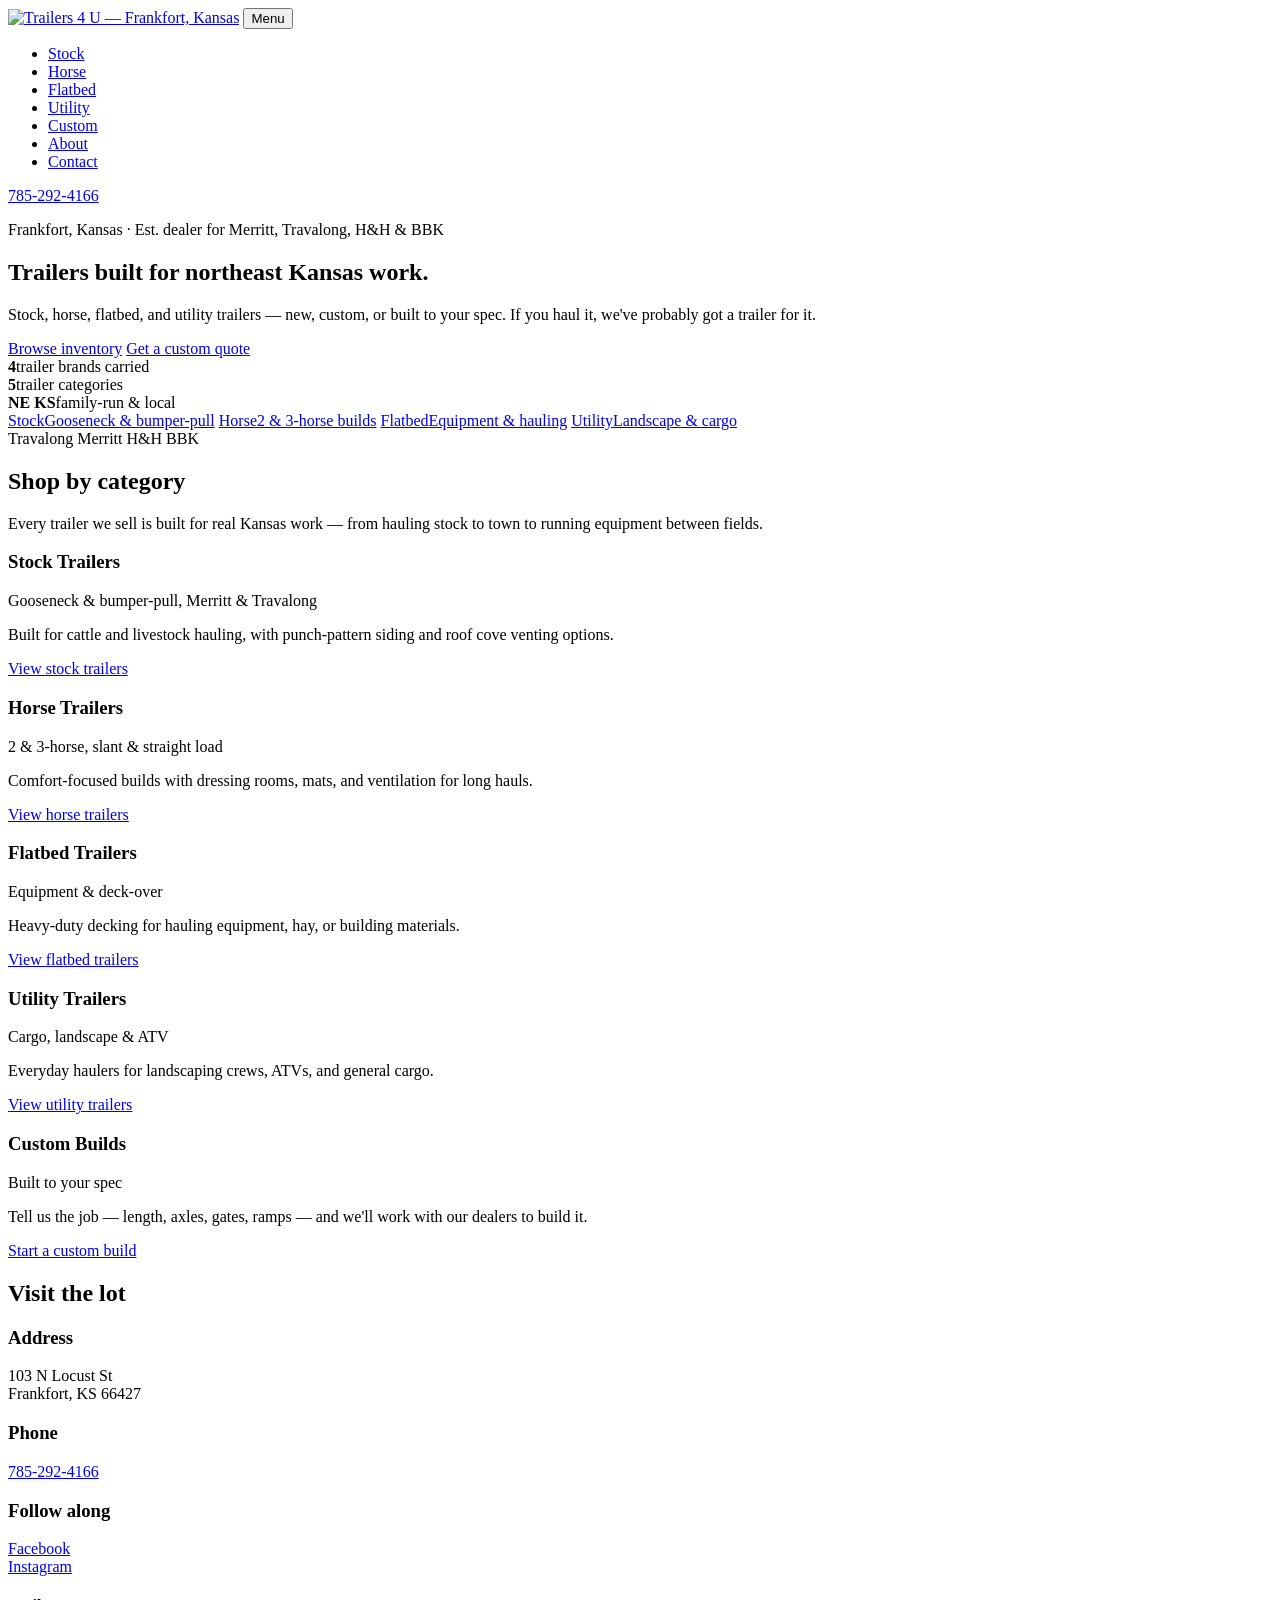
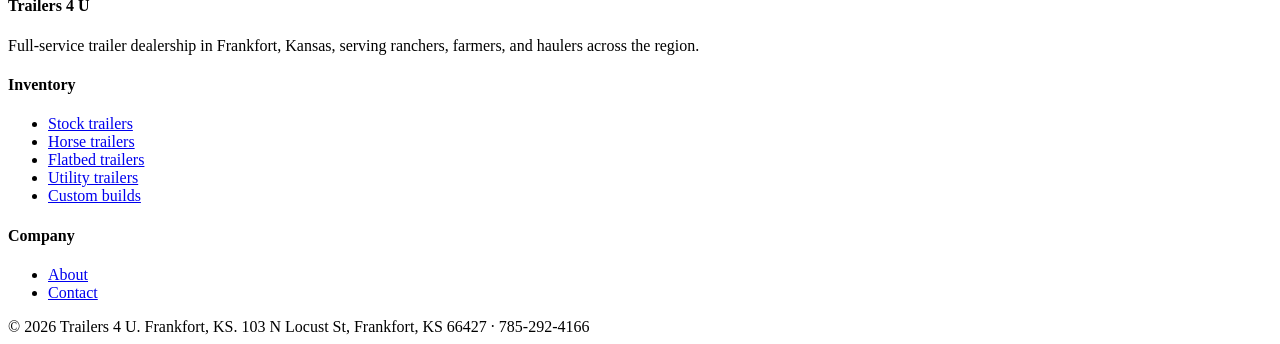
==== index.html @ fe0356c1 "Add files via upload" ====
<!DOCTYPE html>
<html lang="en">
<head>
<meta charset="UTF-8">
<meta name="viewport" content="width=device-width, initial-scale=1.0">
<title>Trailers 4 U | Stock, Horse &amp; Utility Trailers in Frankfort, KS</title>
<meta name="description" content="Trailers 4 U is a full-service trailer dealership in Frankfort, Kansas, offering new and custom stock, horse, flatbed, and utility trailers from Merritt, Travalong, H&amp;H, and BBK.">
<link rel="canonical" href="https://www.trailers4u.com/">

<!-- Open Graph -->
<meta property="og:type" content="website">
<meta property="og:title" content="Trailers 4 U | Stock, Horse & Utility Trailers in Frankfort, KS">
<meta property="og:description" content="New and custom trailers for haulers, ranchers, and farmers in northeast Kansas. Stock, horse, flatbed, utility, and custom builds.">
<meta property="og:url" content="https://www.trailers4u.com/">
<meta property="og:image" content="https://www.trailers4u.com/images/og-cover.jpg">
<meta property="og:locale" content="en_US">

<link rel="preconnect" href="https://fonts.googleapis.com">
<link rel="preconnect" href="https://fonts.gstatic.com" crossorigin>
<link href="https://fonts.googleapis.com/css2?family=Oswald:wght@500;600;700&family=Work+Sans:wght@400;500;600&display=swap" rel="stylesheet">
<link rel="stylesheet" href="css/styles.css">

<script type="application/ld+json">
{
  "@context": "https://schema.org",
  "@type": "Store",
  "name": "Trailers 4 U",
  "description": "Full-service trailer dealership offering stock, horse, flatbed, utility, and custom trailers in northeast Kansas.",
  "url": "https://www.trailers4u.com/",
  "telephone": "+1-785-292-4166",
  "priceRange": "$$",
  "image": "https://www.trailers4u.com/images/og-cover.jpg",
  "address": {
    "@type": "PostalAddress",
    "streetAddress": "103 N Locust St",
    "addressLocality": "Frankfort",
    "addressRegion": "KS",
    "postalCode": "66427",
    "addressCountry": "US"
  },
  "sameAs": [
    "https://www.facebook.com/Trailers4UKS",
    "https://www.instagram.com/trailers_4u.ks/"
  ]
}
</script>
</head>
<body>

<header class="site-header">
  <div class="container">
    <a href="index.html" class="brand"><img src="images/logo.png" alt="Trailers 4 U — Frankfort, Kansas"></a>
    <button class="nav-toggle" aria-expanded="false" aria-controls="main-nav">Menu</button>
    <nav class="main-nav" id="main-nav">
      <ul>
        <li><a href="inventory/stock.html">Stock</a></li>
        <li><a href="inventory/horse.html">Horse</a></li>
        <li><a href="inventory/flatbed.html">Flatbed</a></li>
        <li><a href="inventory/utility.html">Utility</a></li>
        <li><a href="inventory/custom.html">Custom</a></li>
        <li><a href="about.html">About</a></li>
        <li><a href="contact.html">Contact</a></li>
      </ul>
    </nav>
    <a href="tel:+17852924166" class="header-phone">785-292-4166</a>
  </div>
</header>

<section class="hero">
  <div class="container">
    <div class="hero-copy">
      <p class="hero-eyebrow">Frankfort, Kansas · Est. dealer for Merritt, Travalong, H&amp;H &amp; BBK</p>
      <h1>Trailers built for northeast Kansas work.</h1>
      <p class="lede">Stock, horse, flatbed, and utility trailers — new, custom, or built to your spec. If you haul it, we've probably got a trailer for it.</p>
      <div class="hero-ctas">
        <a href="inventory/stock.html" class="btn btn-primary">Browse inventory</a>
        <a href="contact.html" class="btn btn-outline">Get a custom quote</a>
      </div>
      <div class="hero-facts">
        <div><strong>4</strong><span>trailer brands carried</span></div>
        <div><strong>5</strong><span>trailer categories</span></div>
        <div><strong>NE KS</strong><span>family-run &amp; local</span></div>
      </div>
    </div>
    <div class="hero-grid">
      <a href="inventory/stock.html"><span class="tag">Stock</span><span class="sub">Gooseneck &amp; bumper-pull</span></a>
      <a href="inventory/horse.html"><span class="tag">Horse</span><span class="sub">2 &amp; 3-horse builds</span></a>
      <a href="inventory/flatbed.html"><span class="tag">Flatbed</span><span class="sub">Equipment &amp; hauling</span></a>
      <a href="inventory/utility.html"><span class="tag">Utility</span><span class="sub">Landscape &amp; cargo</span></a>
    </div>
  </div>
</section>

<div class="brand-strip">
  <div class="container">
    <span>Travalong</span>
    <span>Merritt</span>
    <span>H&amp;H</span>
    <span>BBK</span>
  </div>
</div>

<section class="section section-alt">
  <div class="container">
    <div class="section-head">
      <h2>Shop by category</h2>
      <p class="section-note">Every trailer we sell is built for real Kansas work — from hauling stock to town to running equipment between fields.</p>
    </div>
    <div class="plate-grid">
      <div class="plate-card">
        <h3>Stock Trailers</h3>
        <p class="plate-meta">Gooseneck &amp; bumper-pull, Merritt &amp; Travalong</p>
        <p>Built for cattle and livestock hauling, with punch-pattern siding and roof cove venting options.</p>
        <a href="inventory/stock.html" class="btn btn-primary">View stock trailers</a>
      </div>
      <div class="plate-card">
        <h3>Horse Trailers</h3>
        <p class="plate-meta">2 &amp; 3-horse, slant &amp; straight load</p>
        <p>Comfort-focused builds with dressing rooms, mats, and ventilation for long hauls.</p>
        <a href="inventory/horse.html" class="btn btn-primary">View horse trailers</a>
      </div>
      <div class="plate-card">
        <h3>Flatbed Trailers</h3>
        <p class="plate-meta">Equipment &amp; deck-over</p>
        <p>Heavy-duty decking for hauling equipment, hay, or building materials.</p>
        <a href="inventory/flatbed.html" class="btn btn-primary">View flatbed trailers</a>
      </div>
      <div class="plate-card">
        <h3>Utility Trailers</h3>
        <p class="plate-meta">Cargo, landscape &amp; ATV</p>
        <p>Everyday haulers for landscaping crews, ATVs, and general cargo.</p>
        <a href="inventory/utility.html" class="btn btn-primary">View utility trailers</a>
      </div>
      <div class="plate-card">
        <h3>Custom Builds</h3>
        <p class="plate-meta">Built to your spec</p>
        <p>Tell us the job — length, axles, gates, ramps — and we'll work with our dealers to build it.</p>
        <a href="inventory/custom.html" class="btn btn-primary">Start a custom build</a>
      </div>
    </div>
  </div>
</section>

<section class="section">
  <div class="container">
    <div class="section-head">
      <h2>Visit the lot</h2>
    </div>
    <div class="info-grid">
      <div class="info-card">
        <h3>Address</h3>
        <p>103 N Locust St<br>Frankfort, KS 66427</p>
      </div>
      <div class="info-card">
        <h3>Phone</h3>
        <p><a href="tel:+17852924166">785-292-4166</a></p>
      </div>
      <div class="info-card">
        <h3>Follow along</h3>
        <p><a href="https://www.facebook.com/Trailers4UKS">Facebook</a><br><a href="https://www.instagram.com/trailers_4u.ks/">Instagram</a></p>
      </div>
    </div>
  </div>
</section>

<footer class="site-footer">
  <div class="container">
    <div class="footer-grid">
      <div>
        <h4>Trailers 4 U</h4>
        <p>Full-service trailer dealership in Frankfort, Kansas, serving ranchers, farmers, and haulers across the region.</p>
      </div>
      <div>
        <h4>Inventory</h4>
        <ul>
          <li><a href="inventory/stock.html">Stock trailers</a></li>
          <li><a href="inventory/horse.html">Horse trailers</a></li>
          <li><a href="inventory/flatbed.html">Flatbed trailers</a></li>
          <li><a href="inventory/utility.html">Utility trailers</a></li>
          <li><a href="inventory/custom.html">Custom builds</a></li>
        </ul>
      </div>
      <div>
        <h4>Company</h4>
        <ul>
          <li><a href="about.html">About</a></li>
          <li><a href="contact.html">Contact</a></li>
        </ul>
      </div>
    </div>
    <div class="footer-bottom">
      <span>&copy; 2026 Trailers 4 U. Frankfort, KS.</span>
      <span>103 N Locust St, Frankfort, KS 66427 · 785-292-4166</span>
    </div>
  </div>
</footer>

<script src="js/main.js"></script>
</body>
</html>
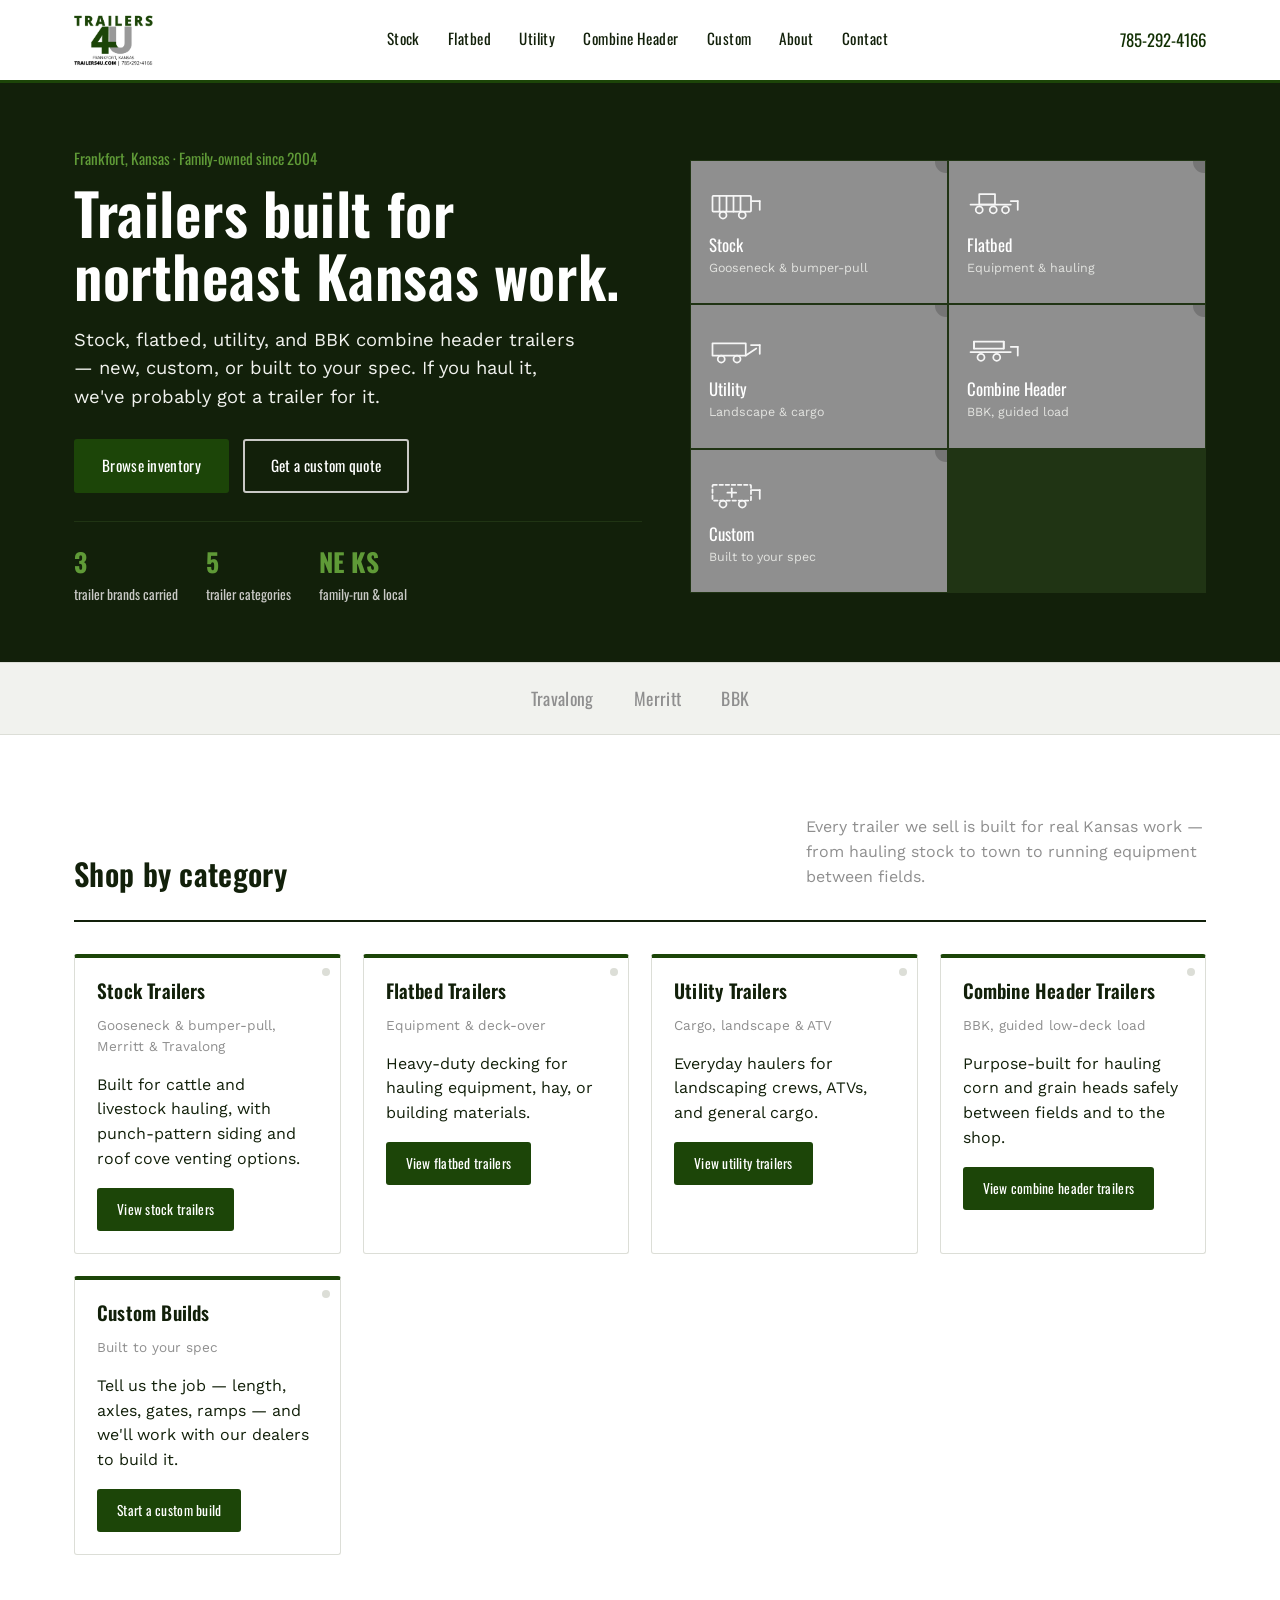
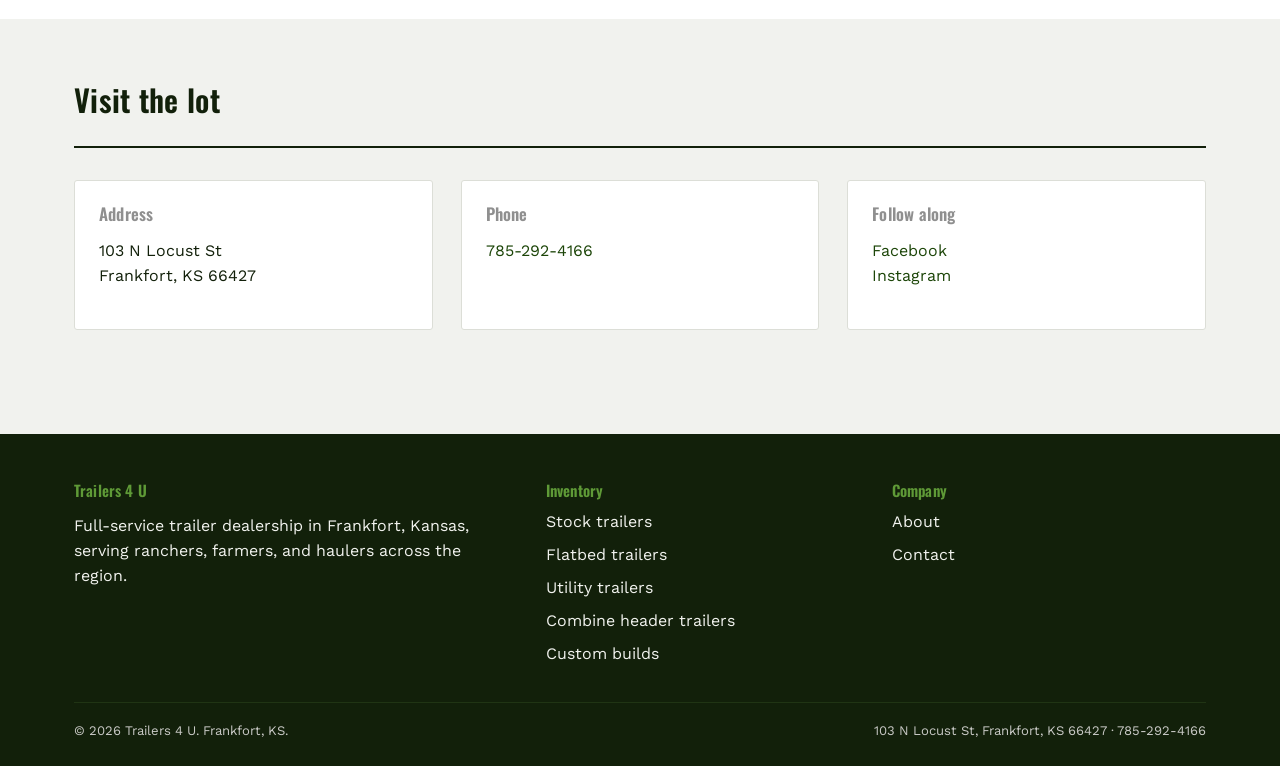
==== commit 97466c7e: "Add files via upload" ====
--- a/index.html
+++ b/index.html
@@ -3,14 +3,14 @@
 <head>
 <meta charset="UTF-8">
 <meta name="viewport" content="width=device-width, initial-scale=1.0">
-<title>Trailers 4 U | Stock, Horse &amp; Utility Trailers in Frankfort, KS</title>
-<meta name="description" content="Trailers 4 U is a full-service trailer dealership in Frankfort, Kansas, offering new and custom stock, horse, flatbed, and utility trailers from Merritt, Travalong, H&amp;H, and BBK.">
+<title>Trailers 4 U | Stock, Flatbed &amp; Utility Trailers in Frankfort, KS</title>
+<meta name="description" content="Trailers 4 U is a full-service trailer dealership in Frankfort, Kansas, offering new and custom stock, flatbed, and utility trailers from Merritt, Travalong, and BBK.">
 <link rel="canonical" href="https://www.trailers4u.com/">
 
 <!-- Open Graph -->
 <meta property="og:type" content="website">
-<meta property="og:title" content="Trailers 4 U | Stock, Horse & Utility Trailers in Frankfort, KS">
-<meta property="og:description" content="New and custom trailers for haulers, ranchers, and farmers in northeast Kansas. Stock, horse, flatbed, utility, and custom builds.">
+<meta property="og:title" content="Trailers 4 U | Stock, Flatbed & Utility Trailers in Frankfort, KS">
+<meta property="og:description" content="New and custom trailers for haulers, ranchers, and farmers in northeast Kansas. Stock, flatbed, utility, and custom builds.">
 <meta property="og:url" content="https://www.trailers4u.com/">
 <meta property="og:image" content="https://www.trailers4u.com/images/og-cover.jpg">
 <meta property="og:locale" content="en_US">
@@ -25,10 +25,11 @@
   "@context": "https://schema.org",
   "@type": "Store",
   "name": "Trailers 4 U",
-  "description": "Full-service trailer dealership offering stock, horse, flatbed, utility, and custom trailers in northeast Kansas.",
+  "description": "Full-service trailer dealership offering stock, flatbed, utility, and custom trailers in northeast Kansas.",
   "url": "https://www.trailers4u.com/",
   "telephone": "+1-785-292-4166",
   "priceRange": "$$",
+  "foundingDate": "2004",
   "image": "https://www.trailers4u.com/images/og-cover.jpg",
   "address": {
     "@type": "PostalAddress",
@@ -54,9 +55,9 @@
     <nav class="main-nav" id="main-nav">
       <ul>
         <li><a href="inventory/stock.html">Stock</a></li>
-        <li><a href="inventory/horse.html">Horse</a></li>
         <li><a href="inventory/flatbed.html">Flatbed</a></li>
         <li><a href="inventory/utility.html">Utility</a></li>
+        <li><a href="inventory/combine-header.html">Combine Header</a></li>
         <li><a href="inventory/custom.html">Custom</a></li>
         <li><a href="about.html">About</a></li>
         <li><a href="contact.html">Contact</a></li>
@@ -69,24 +70,40 @@
 <section class="hero">
   <div class="container">
     <div class="hero-copy">
-      <p class="hero-eyebrow">Frankfort, Kansas · Est. dealer for Merritt, Travalong, H&amp;H &amp; BBK</p>
+      <p class="hero-eyebrow">Frankfort, Kansas · Family-owned since 2004</p>
       <h1>Trailers built for northeast Kansas work.</h1>
-      <p class="lede">Stock, horse, flatbed, and utility trailers — new, custom, or built to your spec. If you haul it, we've probably got a trailer for it.</p>
+      <p class="lede">Stock, flatbed, utility, and BBK combine header trailers — new, custom, or built to your spec. If you haul it, we've probably got a trailer for it.</p>
       <div class="hero-ctas">
         <a href="inventory/stock.html" class="btn btn-primary">Browse inventory</a>
         <a href="contact.html" class="btn btn-outline">Get a custom quote</a>
       </div>
       <div class="hero-facts">
-        <div><strong>4</strong><span>trailer brands carried</span></div>
+        <div><strong>3</strong><span>trailer brands carried</span></div>
         <div><strong>5</strong><span>trailer categories</span></div>
         <div><strong>NE KS</strong><span>family-run &amp; local</span></div>
       </div>
     </div>
     <div class="hero-grid">
-      <a href="inventory/stock.html"><span class="tag">Stock</span><span class="sub">Gooseneck &amp; bumper-pull</span></a>
-      <a href="inventory/horse.html"><span class="tag">Horse</span><span class="sub">2 &amp; 3-horse builds</span></a>
-      <a href="inventory/flatbed.html"><span class="tag">Flatbed</span><span class="sub">Equipment &amp; hauling</span></a>
-      <a href="inventory/utility.html"><span class="tag">Utility</span><span class="sub">Landscape &amp; cargo</span></a>
+      <a href="inventory/stock.html">
+        <svg class="tile-icon" viewBox="0 0 64 40" aria-hidden="true"><rect x="4" y="10" width="44" height="18" rx="1"/><line x1="12" y1="10" x2="12" y2="28"/><line x1="20" y1="10" x2="20" y2="28"/><line x1="28" y1="10" x2="28" y2="28"/><line x1="36" y1="10" x2="36" y2="28"/><line x1="48" y1="16" x2="58" y2="16"/><line x1="58" y1="16" x2="58" y2="26"/><circle cx="16" cy="32" r="4"/><circle cx="38" cy="32" r="4"/></svg>
+        <span class="tag">Stock</span><span class="sub">Gooseneck &amp; bumper-pull</span>
+      </a>
+      <a href="inventory/flatbed.html">
+        <svg class="tile-icon" viewBox="0 0 64 40" aria-hidden="true"><line x1="4" y1="20" x2="50" y2="20"/><rect x="14" y="8" width="18" height="12"/><line x1="50" y1="16" x2="58" y2="16"/><line x1="58" y1="16" x2="58" y2="26"/><circle cx="14" cy="26" r="4"/><circle cx="30" cy="26" r="4"/><circle cx="44" cy="26" r="4"/></svg>
+        <span class="tag">Flatbed</span><span class="sub">Equipment &amp; hauling</span>
+      </a>
+      <a href="inventory/utility.html">
+        <svg class="tile-icon" viewBox="0 0 64 40" aria-hidden="true"><path d="M4 14 h38 v14 h-38 z" /><line x1="42" y1="28" x2="54" y2="20"/><line x1="48" y1="16" x2="58" y2="16"/><line x1="58" y1="16" x2="58" y2="26"/><circle cx="14" cy="32" r="4"/><circle cx="32" cy="32" r="4"/></svg>
+        <span class="tag">Utility</span><span class="sub">Landscape &amp; cargo</span>
+      </a>
+      <a href="inventory/combine-header.html">
+        <svg class="tile-icon" viewBox="0 0 64 40" aria-hidden="true"><line x1="4" y1="24" x2="50" y2="24"/><rect x="8" y="12" width="34" height="8"/><line x1="8" y1="12" x2="8" y2="20"/><line x1="42" y1="12" x2="42" y2="20"/><line x1="50" y1="18" x2="58" y2="18"/><line x1="58" y1="18" x2="58" y2="28"/><circle cx="16" cy="30" r="4"/><circle cx="34" cy="30" r="4"/></svg>
+        <span class="tag">Combine Header</span><span class="sub">BBK, guided load</span>
+      </a>
+      <a href="inventory/custom.html">
+        <svg class="tile-icon" viewBox="0 0 64 40" aria-hidden="true"><rect x="4" y="10" width="44" height="18" rx="1" stroke-dasharray="4 3"/><line x1="26" y1="14" x2="26" y2="24"/><line x1="21" y1="19" x2="31" y2="19"/><line x1="48" y1="16" x2="58" y2="16"/><line x1="58" y1="16" x2="58" y2="26"/><circle cx="16" cy="32" r="4"/><circle cx="38" cy="32" r="4"/></svg>
+        <span class="tag">Custom</span><span class="sub">Built to your spec</span>
+      </a>
     </div>
   </div>
 </section>
@@ -95,7 +112,6 @@
   <div class="container">
     <span>Travalong</span>
     <span>Merritt</span>
-    <span>H&amp;H</span>
     <span>BBK</span>
   </div>
 </div>
@@ -114,12 +130,6 @@
         <a href="inventory/stock.html" class="btn btn-primary">View stock trailers</a>
       </div>
       <div class="plate-card">
-        <h3>Horse Trailers</h3>
-        <p class="plate-meta">2 &amp; 3-horse, slant &amp; straight load</p>
-        <p>Comfort-focused builds with dressing rooms, mats, and ventilation for long hauls.</p>
-        <a href="inventory/horse.html" class="btn btn-primary">View horse trailers</a>
-      </div>
-      <div class="plate-card">
         <h3>Flatbed Trailers</h3>
         <p class="plate-meta">Equipment &amp; deck-over</p>
         <p>Heavy-duty decking for hauling equipment, hay, or building materials.</p>
@@ -132,6 +142,12 @@
         <a href="inventory/utility.html" class="btn btn-primary">View utility trailers</a>
       </div>
       <div class="plate-card">
+        <h3>Combine Header Trailers</h3>
+        <p class="plate-meta">BBK, guided low-deck load</p>
+        <p>Purpose-built for hauling corn and grain heads safely between fields and to the shop.</p>
+        <a href="inventory/combine-header.html" class="btn btn-primary">View combine header trailers</a>
+      </div>
+      <div class="plate-card">
         <h3>Custom Builds</h3>
         <p class="plate-meta">Built to your spec</p>
         <p>Tell us the job — length, axles, gates, ramps — and we'll work with our dealers to build it.</p>
@@ -174,9 +190,9 @@
         <h4>Inventory</h4>
         <ul>
           <li><a href="inventory/stock.html">Stock trailers</a></li>
-          <li><a href="inventory/horse.html">Horse trailers</a></li>
           <li><a href="inventory/flatbed.html">Flatbed trailers</a></li>
           <li><a href="inventory/utility.html">Utility trailers</a></li>
+          <li><a href="inventory/combine-header.html">Combine header trailers</a></li>
           <li><a href="inventory/custom.html">Custom builds</a></li>
         </ul>
       </div>
--- a/css/styles.css
+++ b/css/styles.css
@@ -0,0 +1,492 @@
+/* ============================================
+   Trailers 4 U — shared styles
+   Design tokens: galvanized steel + oxide red + wheat gold
+   ============================================ */
+
+:root {
+  --charcoal: #12200a;       /* near-black, green-shifted — header/footer/hero bg */
+  --charcoal-soft: #203414;  /* dividing lines on dark bg */
+  --grey: #8f8f8f;           /* logo grey — meta text, tile backgrounds, borders */
+  --grey-light: #c9c9c6;     /* lighter grey — secondary text on dark bg */
+  --forest: #1c4508;         /* logo green — primary buttons, accents */
+  --forest-dark: #123004;    /* hover state for green */
+  --forest-bright: #5f9a37;  /* lighter green — legible accent text on dark bg */
+  --parchment: #f1f2ee;      /* light grey-green page background */
+  --white: #ffffff;
+  --line: #dcded7;
+
+  --font-display: "Oswald", "Arial Narrow", sans-serif;
+  --font-body: "Work Sans", -apple-system, "Segoe UI", sans-serif;
+
+  --radius-plate: 3px;
+  --container: 1180px;
+}
+
+* { box-sizing: border-box; }
+
+html { scroll-behavior: smooth; }
+
+body {
+  margin: 0;
+  font-family: var(--font-body);
+  background: var(--parchment);
+  color: var(--charcoal);
+  line-height: 1.55;
+  -webkit-font-smoothing: antialiased;
+}
+
+h1, h2, h3, h4 {
+  font-family: var(--font-display);
+  font-weight: 600;
+  letter-spacing: 0.01em;
+  line-height: 1.1;
+  margin: 0 0 0.5em;
+  color: var(--charcoal);
+}
+
+p { max-width: 62ch; }
+
+a { color: var(--forest); text-decoration: none; }
+a:hover { text-decoration: underline; }
+
+img { max-width: 100%; display: block; }
+
+.container {
+  max-width: var(--container);
+  margin: 0 auto;
+  padding: 0 24px;
+}
+
+:focus-visible {
+  outline: 3px solid var(--forest-bright);
+  outline-offset: 2px;
+}
+
+@media (prefers-reduced-motion: reduce) {
+  * { animation: none !important; transition: none !important; }
+  html { scroll-behavior: auto; }
+}
+
+/* ---------- corrugated metal texture (subtle, used sparingly) ---------- */
+.texture-panel {
+  background-image: repeating-linear-gradient(
+    100deg,
+    rgba(255, 255, 255, 0.035) 0px,
+    rgba(255, 255, 255, 0.035) 2px,
+    transparent 2px,
+    transparent 10px
+  );
+}
+
+/* ---------- header ---------- */
+.site-header {
+  background: var(--white);
+  color: var(--charcoal);
+  position: sticky;
+  top: 0;
+  z-index: 50;
+  border-bottom: 3px solid var(--forest);
+}
+
+.site-header .container {
+  display: flex;
+  align-items: center;
+  justify-content: space-between;
+  padding-top: 14px;
+  padding-bottom: 14px;
+}
+
+.brand {
+  display: flex;
+  align-items: center;
+}
+
+.brand:hover { text-decoration: none; }
+
+.brand img {
+  height: 52px;
+  width: auto;
+  display: block;
+}
+
+.main-nav ul {
+  list-style: none;
+  display: flex;
+  gap: 28px;
+  margin: 0;
+  padding: 0;
+}
+
+.main-nav a {
+  color: var(--charcoal);
+  font-family: var(--font-display);
+  font-size: 0.95rem;
+  letter-spacing: 0.03em;
+  padding: 6px 0;
+  border-bottom: 2px solid transparent;
+}
+
+.main-nav a:hover,
+.main-nav a[aria-current="page"] {
+  color: var(--forest);
+  border-bottom-color: var(--forest);
+  text-decoration: none;
+}
+
+.nav-toggle {
+  display: none;
+  background: none;
+  border: 1px solid var(--grey);
+  color: var(--charcoal);
+  padding: 8px 12px;
+  font-size: 1rem;
+  border-radius: var(--radius-plate);
+}
+
+.header-phone {
+  font-family: var(--font-display);
+  color: var(--forest-dark);
+  font-size: 1.05rem;
+  white-space: nowrap;
+}
+
+@media (max-width: 860px) {
+  .main-nav { display: none; width: 100%; }
+  .main-nav.open { display: block; }
+  .main-nav ul { flex-direction: column; gap: 0; }
+  .main-nav a { display: block; padding: 12px 0; border-bottom: 1px solid var(--line); }
+  .site-header .container { flex-wrap: wrap; }
+  .nav-toggle { display: block; }
+  .header-phone { display: none; }
+}
+
+/* ---------- hero ---------- */
+.hero {
+  background: var(--charcoal);
+  color: var(--white);
+  padding: 64px 0 56px;
+}
+
+.hero .container {
+  display: grid;
+  grid-template-columns: 1.1fr 1fr;
+  gap: 48px;
+  align-items: center;
+}
+
+.hero-eyebrow {
+  color: var(--forest-bright);
+  font-family: var(--font-display);
+  font-size: 0.95rem;
+  margin: 0 0 10px;
+}
+
+.hero h1 {
+  font-size: clamp(2.4rem, 5vw, 3.6rem);
+  color: var(--white);
+  margin-bottom: 0.3em;
+}
+
+.hero p.lede {
+  color: var(--parchment);
+  font-size: 1.15rem;
+  max-width: 46ch;
+}
+
+.hero-facts {
+  display: flex;
+  gap: 28px;
+  margin: 28px 0 0;
+  padding-top: 20px;
+  border-top: 1px solid var(--charcoal-soft);
+}
+
+.hero-facts div { font-family: var(--font-display); }
+.hero-facts strong { display: block; font-size: 1.6rem; color: var(--forest-bright); }
+.hero-facts span { font-size: 0.85rem; color: var(--grey-light); }
+
+.hero-ctas { margin-top: 28px; display: flex; gap: 14px; flex-wrap: wrap; }
+
+.btn {
+  display: inline-block;
+  font-family: var(--font-display);
+  font-size: 0.95rem;
+  letter-spacing: 0.02em;
+  padding: 13px 26px;
+  border-radius: var(--radius-plate);
+  border: 2px solid transparent;
+}
+
+.btn:hover { text-decoration: none; }
+
+.btn-primary { background: var(--forest); color: var(--white); }
+.btn-primary:hover { background: var(--forest-dark); }
+
+.btn-outline { border-color: var(--grey-light); color: var(--white); }
+.btn-outline:hover { border-color: var(--forest-bright); color: var(--forest-bright); background: transparent; }
+
+/* hero category grid (stand-in for photography) */
+.hero-grid {
+  display: grid;
+  grid-template-columns: 1fr 1fr;
+  gap: 2px;
+  background: var(--charcoal-soft);
+  border: 1px solid var(--charcoal-soft);
+}
+
+.hero-grid a {
+  background: var(--grey);
+  color: var(--white);
+  padding: 26px 18px;
+  min-height: 120px;
+  display: flex;
+  flex-direction: column;
+  justify-content: flex-end;
+  position: relative;
+  overflow: hidden;
+}
+
+.hero-grid a:hover { text-decoration: none; background: var(--forest); }
+
+.hero-grid .tag {
+  font-family: var(--font-display);
+  font-size: 1.05rem;
+}
+
+.hero-grid .sub {
+  font-size: 0.78rem;
+  color: var(--parchment);
+  opacity: 0.85;
+}
+
+.hero-grid a::before {
+  content: "";
+  position: absolute;
+  top: -10px; right: -10px;
+  width: 22px; height: 22px;
+  border-radius: 50%;
+  background: rgba(0,0,0,0.18);
+}
+
+.tile-icon {
+  width: 56px;
+  height: 35px;
+  margin-bottom: 10px;
+  fill: none;
+  stroke: var(--white);
+  stroke-width: 2;
+  stroke-linejoin: round;
+  stroke-linecap: round;
+  opacity: 0.92;
+}
+
+/* ---------- section basics ---------- */
+.section { padding: 64px 0; }
+.section-alt { background: var(--white); }
+
+/* ---------- brand block (for pages splitting inventory by manufacturer) ---------- */
+.brand-block {
+  padding-top: 40px;
+  margin-top: 40px;
+  border-top: 2px solid var(--line);
+}
+
+.brand-block:first-of-type {
+  padding-top: 0;
+  margin-top: 0;
+  border-top: none;
+}
+
+.brand-block-head {
+  display: flex;
+  align-items: baseline;
+  gap: 14px;
+  margin-bottom: 18px;
+}
+
+.brand-block-head h2 {
+  font-size: 1.5rem;
+  margin: 0;
+}
+
+.brand-block-head .brand-tagline {
+  color: var(--grey);
+  font-size: 0.9rem;
+  margin: 0;
+}
+
+.section-head {
+  display: flex;
+  justify-content: space-between;
+  align-items: flex-end;
+  gap: 24px;
+  margin-bottom: 32px;
+  border-bottom: 2px solid var(--charcoal);
+  padding-bottom: 14px;
+}
+
+.section-head h2 { font-size: 1.9rem; }
+.section-head .section-note { color: var(--grey); max-width: 40ch; }
+
+/* ---------- brand strip ---------- */
+.brand-strip {
+  background: var(--parchment);
+  border-top: 1px solid var(--line);
+  border-bottom: 1px solid var(--line);
+  padding: 22px 0;
+}
+
+.brand-strip .container {
+  display: flex;
+  gap: 40px;
+  flex-wrap: wrap;
+  align-items: center;
+  justify-content: center;
+}
+
+.brand-strip span {
+  font-family: var(--font-display);
+  color: var(--grey);
+  font-size: 1.1rem;
+  letter-spacing: 0.02em;
+}
+
+/* ---------- inventory / plate cards ---------- */
+.plate-grid {
+  display: grid;
+  grid-template-columns: repeat(auto-fill, minmax(260px, 1fr));
+  gap: 22px;
+}
+
+.plate-card {
+  background: var(--white);
+  border: 1px solid var(--line);
+  border-top: 4px solid var(--forest);
+  border-radius: var(--radius-plate);
+  padding: 22px;
+  position: relative;
+}
+
+.plate-card::after {
+  content: "";
+  position: absolute;
+  top: 10px; right: 10px;
+  width: 8px; height: 8px;
+  border-radius: 50%;
+  background: var(--line);
+}
+
+.plate-card h3 { font-size: 1.2rem; margin-bottom: 6px; }
+
+.plate-meta {
+  font-size: 0.85rem;
+  color: var(--grey);
+  margin-bottom: 10px;
+}
+
+.plate-price {
+  font-family: var(--font-display);
+  color: var(--forest-dark);
+  font-size: 1.15rem;
+  margin: 10px 0;
+}
+
+.plate-card .btn { padding: 9px 18px; font-size: 0.85rem; }
+
+/* ---------- category intro on inventory pages ---------- */
+.cat-intro {
+  display: grid;
+  grid-template-columns: 1fr 1fr;
+  gap: 40px;
+  align-items: center;
+  margin-bottom: 48px;
+}
+
+.cat-intro .specs {
+  list-style: none;
+  margin: 18px 0 0;
+  padding: 0;
+  border-top: 1px solid var(--line);
+}
+
+.cat-intro .specs li {
+  display: flex;
+  justify-content: space-between;
+  padding: 10px 0;
+  border-bottom: 1px solid var(--line);
+  font-size: 0.95rem;
+}
+
+.cat-intro .specs strong { font-family: var(--font-display); color: var(--grey); }
+
+/* ---------- breadcrumb ---------- */
+.breadcrumb {
+  font-size: 0.85rem;
+  color: var(--grey);
+  padding: 16px 0 0;
+}
+
+.breadcrumb a { color: var(--grey); }
+
+/* ---------- contact / footer info blocks ---------- */
+.info-grid {
+  display: grid;
+  grid-template-columns: repeat(3, 1fr);
+  gap: 28px;
+}
+
+.info-card {
+  background: var(--white);
+  border: 1px solid var(--line);
+  padding: 24px;
+  border-radius: var(--radius-plate);
+}
+
+.info-card h3 { font-size: 1.05rem; color: var(--grey); margin-bottom: 10px; }
+
+/* ---------- footer ---------- */
+.site-footer {
+  background: var(--charcoal);
+  color: var(--parchment);
+  padding: 48px 0 24px;
+  margin-top: 40px;
+}
+
+.footer-grid {
+  display: grid;
+  grid-template-columns: 1.4fr 1fr 1fr;
+  gap: 32px;
+  padding-bottom: 28px;
+  border-bottom: 1px solid var(--charcoal-soft);
+}
+
+.site-footer h4 {
+  color: var(--forest-bright);
+  font-size: 0.95rem;
+  margin-bottom: 12px;
+}
+
+.site-footer ul { list-style: none; margin: 0; padding: 0; }
+.site-footer li { margin-bottom: 8px; }
+.site-footer a { color: var(--parchment); }
+.site-footer a:hover { color: var(--forest-bright); }
+
+.footer-bottom {
+  padding-top: 18px;
+  font-size: 0.82rem;
+  color: var(--grey-light);
+  display: flex;
+  justify-content: space-between;
+  flex-wrap: wrap;
+  gap: 8px;
+}
+
+@media (max-width: 860px) {
+  .hero .container,
+  .cat-intro,
+  .footer-grid,
+  .info-grid {
+    grid-template-columns: 1fr;
+  }
+  .hero-facts { flex-wrap: wrap; row-gap: 16px; }
+}
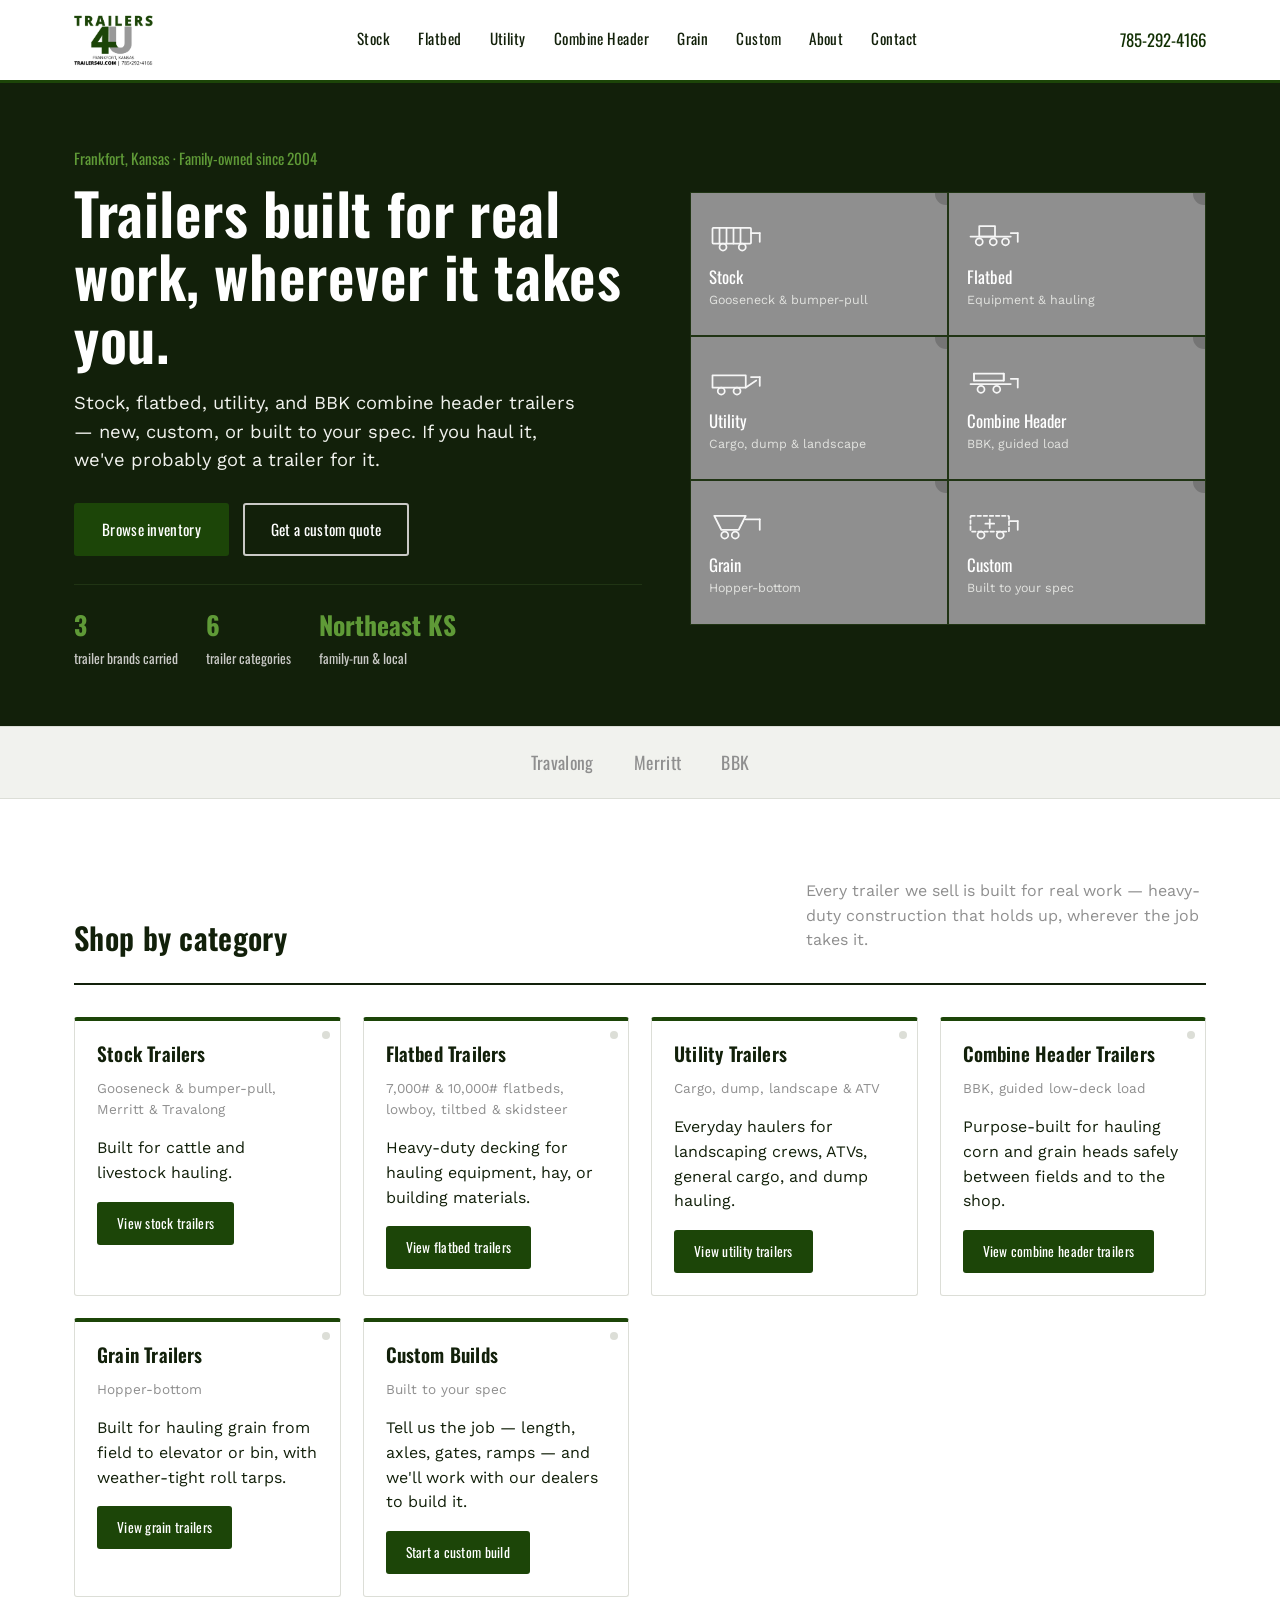
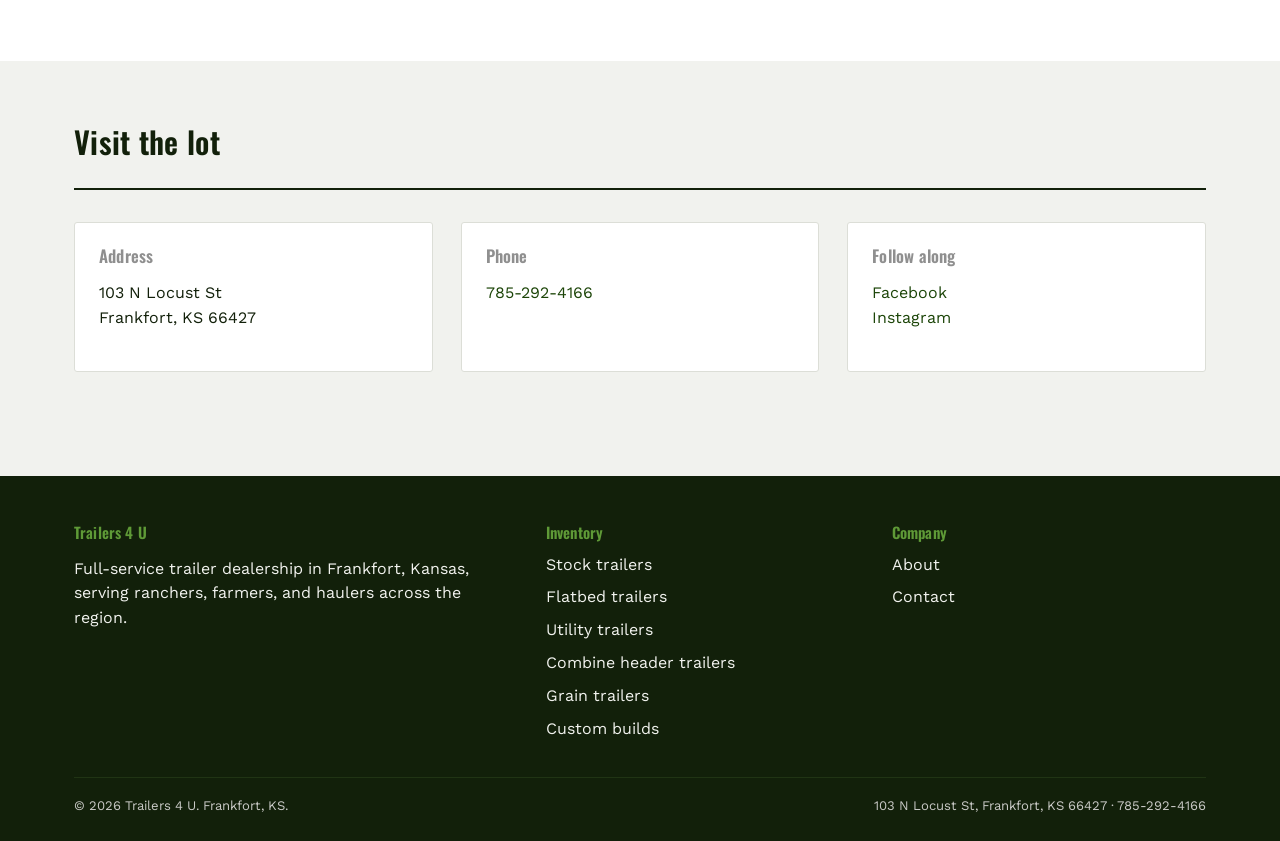
==== commit e9dbd96d: "Rename 1index.html to index.html" ====
--- a/index.html
+++ b/index.html
@@ -58,6 +58,7 @@
         <li><a href="inventory/flatbed.html">Flatbed</a></li>
         <li><a href="inventory/utility.html">Utility</a></li>
         <li><a href="inventory/combine-header.html">Combine Header</a></li>
+        <li><a href="inventory/grain.html">Grain</a></li>
         <li><a href="inventory/custom.html">Custom</a></li>
         <li><a href="about.html">About</a></li>
         <li><a href="contact.html">Contact</a></li>
@@ -71,7 +72,7 @@
   <div class="container">
     <div class="hero-copy">
       <p class="hero-eyebrow">Frankfort, Kansas · Family-owned since 2004</p>
-      <h1>Trailers built for northeast Kansas work.</h1>
+      <h1>Trailers built for real work, wherever it takes you.</h1>
       <p class="lede">Stock, flatbed, utility, and BBK combine header trailers — new, custom, or built to your spec. If you haul it, we've probably got a trailer for it.</p>
       <div class="hero-ctas">
         <a href="inventory/stock.html" class="btn btn-primary">Browse inventory</a>
@@ -79,8 +80,8 @@
       </div>
       <div class="hero-facts">
         <div><strong>3</strong><span>trailer brands carried</span></div>
-        <div><strong>5</strong><span>trailer categories</span></div>
-        <div><strong>NE KS</strong><span>family-run &amp; local</span></div>
+        <div><strong>6</strong><span>trailer categories</span></div>
+        <div><strong>Northeast KS</strong><span>family-run &amp; local</span></div>
       </div>
     </div>
     <div class="hero-grid">
@@ -94,12 +95,16 @@
       </a>
       <a href="inventory/utility.html">
         <svg class="tile-icon" viewBox="0 0 64 40" aria-hidden="true"><path d="M4 14 h38 v14 h-38 z" /><line x1="42" y1="28" x2="54" y2="20"/><line x1="48" y1="16" x2="58" y2="16"/><line x1="58" y1="16" x2="58" y2="26"/><circle cx="14" cy="32" r="4"/><circle cx="32" cy="32" r="4"/></svg>
-        <span class="tag">Utility</span><span class="sub">Landscape &amp; cargo</span>
+        <span class="tag">Utility</span><span class="sub">Cargo, dump &amp; landscape</span>
       </a>
       <a href="inventory/combine-header.html">
         <svg class="tile-icon" viewBox="0 0 64 40" aria-hidden="true"><line x1="4" y1="24" x2="50" y2="24"/><rect x="8" y="12" width="34" height="8"/><line x1="8" y1="12" x2="8" y2="20"/><line x1="42" y1="12" x2="42" y2="20"/><line x1="50" y1="18" x2="58" y2="18"/><line x1="58" y1="18" x2="58" y2="28"/><circle cx="16" cy="30" r="4"/><circle cx="34" cy="30" r="4"/></svg>
         <span class="tag">Combine Header</span><span class="sub">BBK, guided load</span>
       </a>
+      <a href="inventory/grain.html">
+        <svg class="tile-icon" viewBox="0 0 64 40" aria-hidden="true"><path d="M6 10 L42 10 L34 26 L14 26 Z"/><line x1="42" y1="14" x2="58" y2="14"/><line x1="58" y1="14" x2="58" y2="26"/><circle cx="18" cy="32" r="4"/><circle cx="30" cy="32" r="4"/></svg>
+        <span class="tag">Grain</span><span class="sub">Hopper-bottom</span>
+      </a>
       <a href="inventory/custom.html">
         <svg class="tile-icon" viewBox="0 0 64 40" aria-hidden="true"><rect x="4" y="10" width="44" height="18" rx="1" stroke-dasharray="4 3"/><line x1="26" y1="14" x2="26" y2="24"/><line x1="21" y1="19" x2="31" y2="19"/><line x1="48" y1="16" x2="58" y2="16"/><line x1="58" y1="16" x2="58" y2="26"/><circle cx="16" cy="32" r="4"/><circle cx="38" cy="32" r="4"/></svg>
         <span class="tag">Custom</span><span class="sub">Built to your spec</span>
@@ -120,25 +125,25 @@
   <div class="container">
     <div class="section-head">
       <h2>Shop by category</h2>
-      <p class="section-note">Every trailer we sell is built for real Kansas work — from hauling stock to town to running equipment between fields.</p>
+      <p class="section-note">Every trailer we sell is built for real work — heavy-duty construction that holds up, wherever the job takes it.</p>
     </div>
     <div class="plate-grid">
       <div class="plate-card">
         <h3>Stock Trailers</h3>
         <p class="plate-meta">Gooseneck &amp; bumper-pull, Merritt &amp; Travalong</p>
-        <p>Built for cattle and livestock hauling, with punch-pattern siding and roof cove venting options.</p>
+        <p>Built for cattle and livestock hauling.</p>
         <a href="inventory/stock.html" class="btn btn-primary">View stock trailers</a>
       </div>
       <div class="plate-card">
         <h3>Flatbed Trailers</h3>
-        <p class="plate-meta">Equipment &amp; deck-over</p>
+        <p class="plate-meta">7,000# &amp; 10,000# flatbeds, lowboy, tiltbed &amp; skidsteer</p>
         <p>Heavy-duty decking for hauling equipment, hay, or building materials.</p>
         <a href="inventory/flatbed.html" class="btn btn-primary">View flatbed trailers</a>
       </div>
       <div class="plate-card">
         <h3>Utility Trailers</h3>
-        <p class="plate-meta">Cargo, landscape &amp; ATV</p>
-        <p>Everyday haulers for landscaping crews, ATVs, and general cargo.</p>
+        <p class="plate-meta">Cargo, dump, landscape &amp; ATV</p>
+        <p>Everyday haulers for landscaping crews, ATVs, general cargo, and dump hauling.</p>
         <a href="inventory/utility.html" class="btn btn-primary">View utility trailers</a>
       </div>
       <div class="plate-card">
@@ -146,6 +151,12 @@
         <p class="plate-meta">BBK, guided low-deck load</p>
         <p>Purpose-built for hauling corn and grain heads safely between fields and to the shop.</p>
         <a href="inventory/combine-header.html" class="btn btn-primary">View combine header trailers</a>
+      </div>
+      <div class="plate-card">
+        <h3>Grain Trailers</h3>
+        <p class="plate-meta">Hopper-bottom</p>
+        <p>Built for hauling grain from field to elevator or bin, with weather-tight roll tarps.</p>
+        <a href="inventory/grain.html" class="btn btn-primary">View grain trailers</a>
       </div>
       <div class="plate-card">
         <h3>Custom Builds</h3>
@@ -193,6 +204,7 @@
           <li><a href="inventory/flatbed.html">Flatbed trailers</a></li>
           <li><a href="inventory/utility.html">Utility trailers</a></li>
           <li><a href="inventory/combine-header.html">Combine header trailers</a></li>
+          <li><a href="inventory/grain.html">Grain trailers</a></li>
           <li><a href="inventory/custom.html">Custom builds</a></li>
         </ul>
       </div>
--- a/css/styles.css
+++ b/css/styles.css
@@ -315,6 +315,99 @@
   margin: 0;
 }
 
+/* ---------- model accordion (expandable feature/spec list, replaces jump-to-inventory tiles) ---------- */
+.model-list {
+  display: flex;
+  flex-direction: column;
+  gap: 2px;
+  background: var(--charcoal-soft);
+  border: 1px solid var(--charcoal-soft);
+  border-radius: var(--radius-plate);
+  overflow: hidden;
+  align-self: start;
+}
+
+.model-details {
+  background: var(--grey);
+}
+
+.model-details[open] {
+  background: var(--forest);
+}
+
+.model-details summary {
+  cursor: pointer;
+  padding: 14px 18px;
+  color: var(--white);
+  list-style: none;
+  display: flex;
+  justify-content: space-between;
+  align-items: center;
+  gap: 12px;
+}
+
+.model-details summary::-webkit-details-marker { display: none; }
+
+.model-details summary .model-name {
+  font-family: var(--font-display);
+  font-size: 1.05rem;
+}
+
+.model-details summary .model-sub {
+  font-size: 0.78rem;
+  color: var(--parchment);
+  opacity: 0.85;
+  margin-right: auto;
+  margin-left: 10px;
+}
+
+.model-details summary .model-toggle {
+  font-family: var(--font-display);
+  font-size: 1.2rem;
+  line-height: 1;
+  flex-shrink: 0;
+}
+
+.model-details[open] summary .model-toggle::before { content: "\2013"; }
+.model-details:not([open]) summary .model-toggle::before { content: "+"; }
+
+.model-body {
+  background: var(--white);
+  color: var(--charcoal);
+  padding: 16px 18px 20px;
+}
+
+.model-body p {
+  margin: 0 0 10px;
+  font-size: 0.92rem;
+}
+
+.model-body ul {
+  margin: 0;
+  padding-left: 18px;
+  font-size: 0.88rem;
+  columns: 2;
+  column-gap: 20px;
+}
+
+.model-body ul li { break-inside: avoid; margin-bottom: 4px; }
+
+@media (max-width: 640px) {
+  .model-body ul { columns: 1; }
+}
+
+/* ---------- no-inventory notice (replaces placeholder inventory cards) ---------- */
+.no-inventory {
+  background: var(--white);
+  border: 1px dashed var(--grey);
+  border-radius: var(--radius-plate);
+  padding: 22px;
+  text-align: center;
+}
+
+.no-inventory p { margin: 0 auto 14px; max-width: 48ch; }
+
+
 .section-head {
   display: flex;
   justify-content: space-between;
